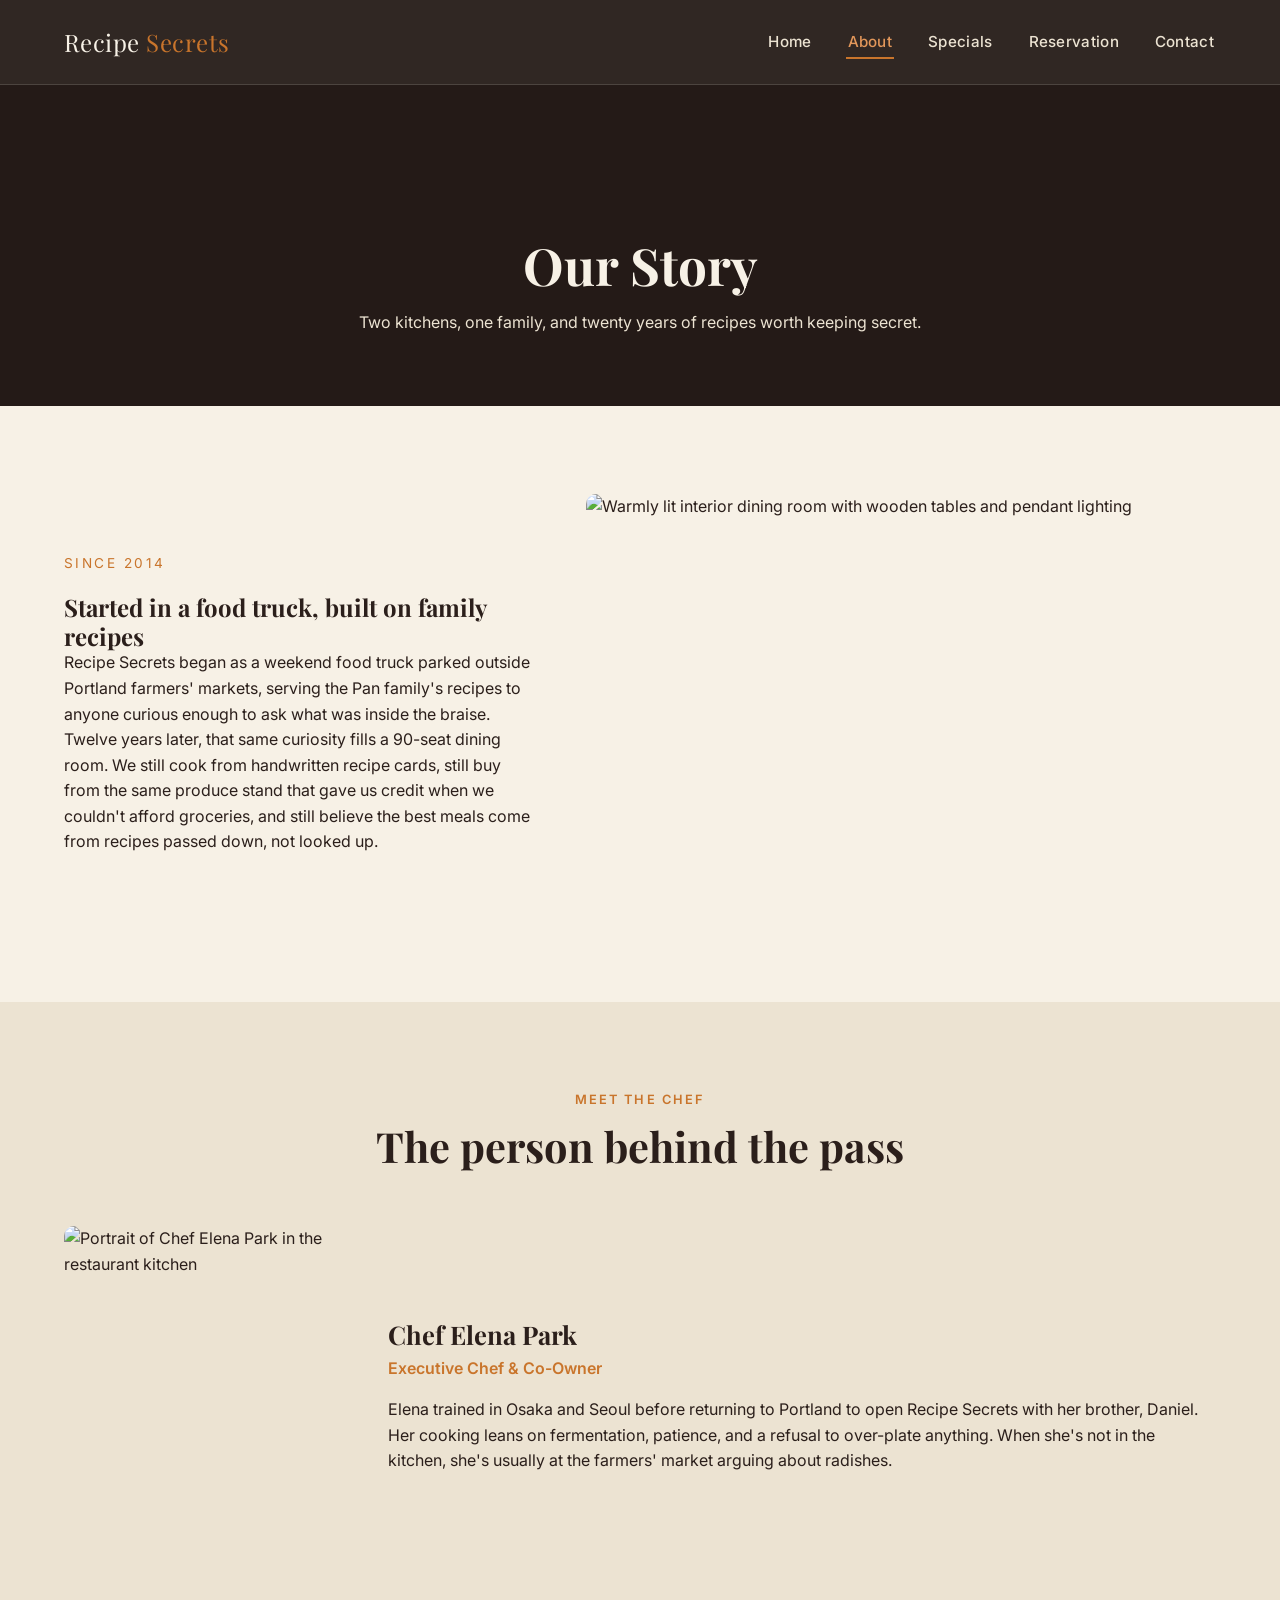
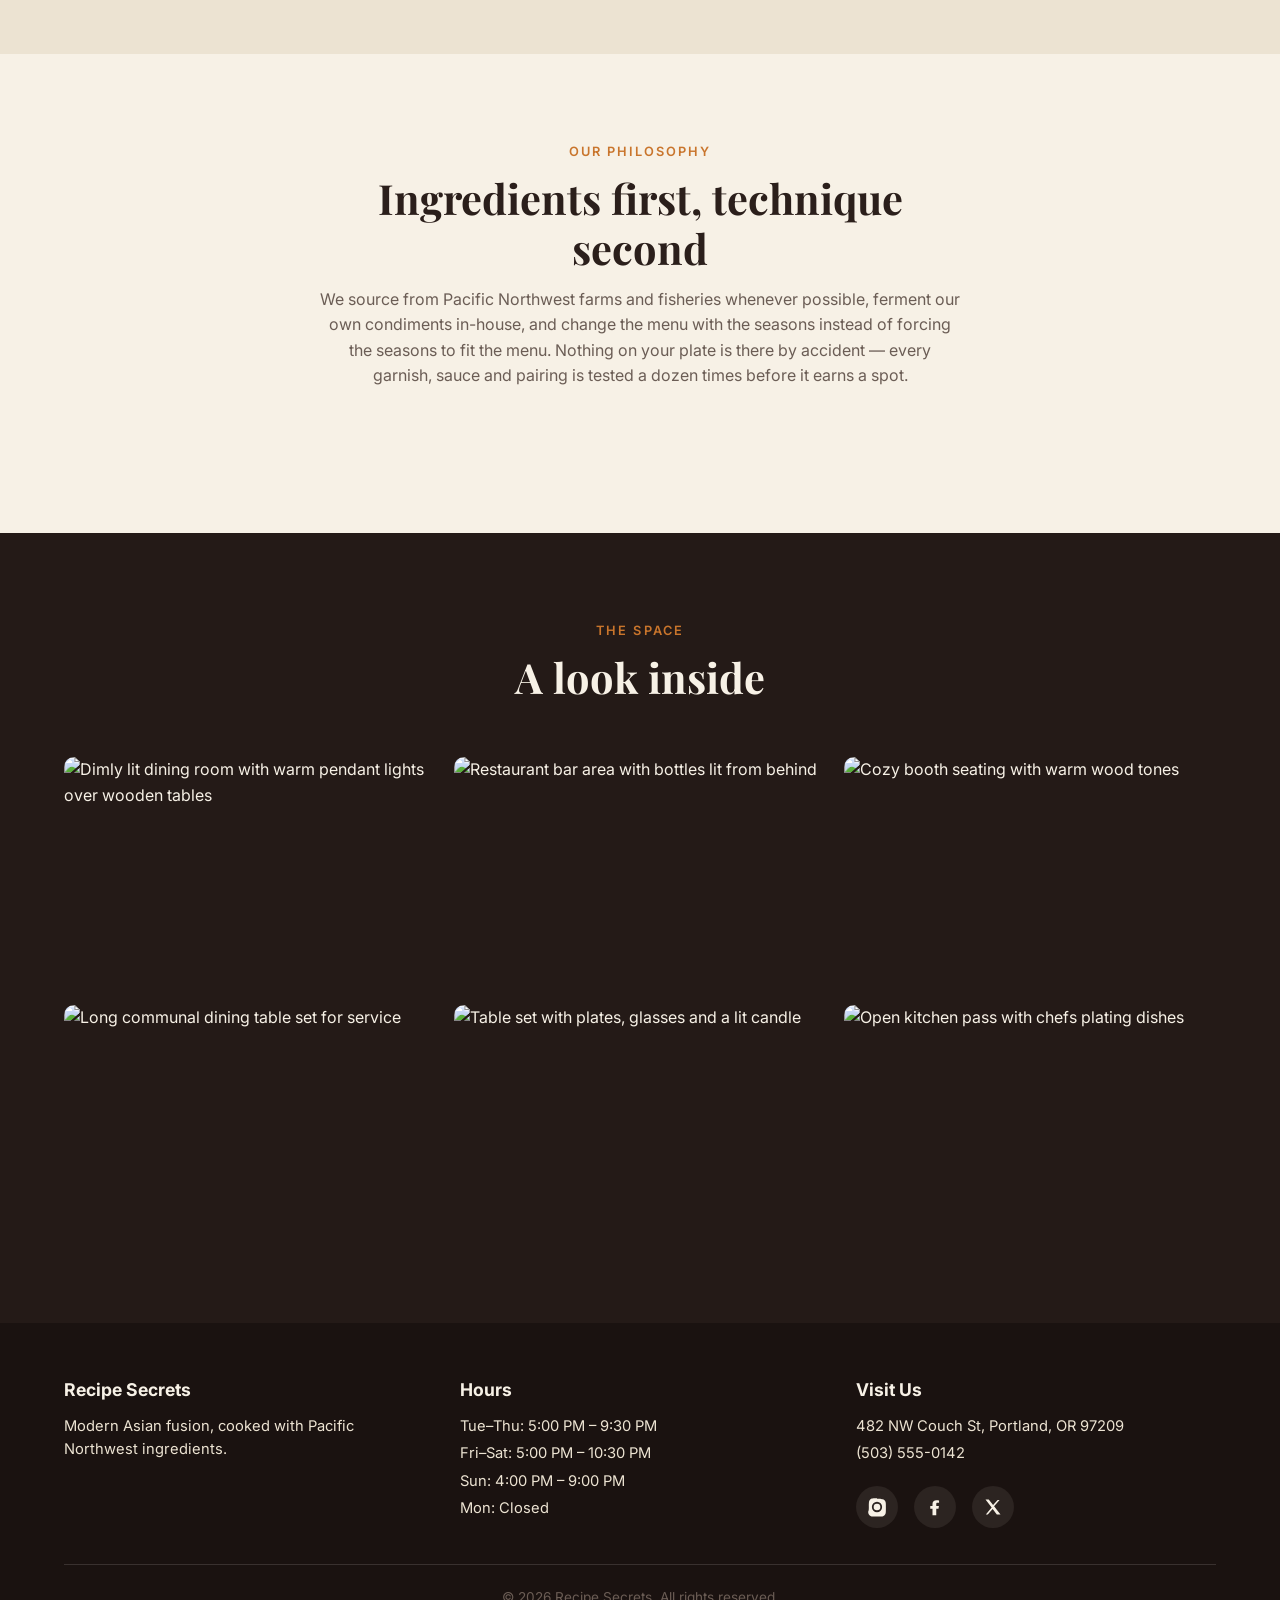
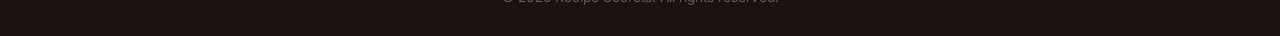
==== about.html @ ef82b262 "Initial commit: Recipe Secrets restaurant website Static 5-page site (home, about, specials, reserva" ====
<!DOCTYPE html>
<html lang="en">
<head>
  <meta charset="UTF-8">
  <meta name="viewport" content="width=device-width, initial-scale=1.0">
  <title>About Us | Recipe Secrets</title>
  <meta name="description" content="Meet the chef behind Recipe Secrets and learn about our philosophy, our ingredients, and the story behind Portland's modern Asian fusion restaurant.">
  <meta property="og:title" content="About Recipe Secrets">
  <meta property="og:description" content="Our story, our chef, and the philosophy behind every dish at Recipe Secrets.">
  <meta property="og:type" content="website">
  <meta property="og:image" content="https://images.unsplash.com/photo-1577219491135-ce391730fb2c?w=1200&q=80">
  <link rel="icon" type="image/svg+xml" href="favicon.svg">
  <link rel="preconnect" href="https://fonts.googleapis.com">
  <link rel="preconnect" href="https://fonts.gstatic.com" crossorigin>
  <link href="https://fonts.googleapis.com/css2?family=Playfair+Display:wght@600;700&family=Inter:wght@400;500;600;700&display=swap" rel="stylesheet">
  <link rel="stylesheet" href="css/styles.css">
</head>
<body>
  <a class="skip-link" href="#main">Skip to content</a>

  <header class="site-header">
    <div class="container">
      <a href="index.html" class="logo">Recipe<span> Secrets</span></a>
      <button class="nav-toggle" aria-expanded="false" aria-controls="main-nav" aria-label="Toggle navigation menu">
        <span class="bar"></span><span class="bar"></span><span class="bar"></span>
      </button>
      <nav class="main-nav" id="main-nav" aria-label="Primary">
        <ul>
          <li><a href="index.html">Home</a></li>
          <li><a href="about.html" aria-current="page">About</a></li>
          <li><a href="specials.html">Specials</a></li>
          <li><a href="reservation.html">Reservation</a></li>
          <li><a href="contact.html">Contact</a></li>
        </ul>
      </nav>
    </div>
  </header>

  <main id="main">
    <section class="page-hero">
      <div class="container">
        <h1>Our Story</h1>
        <p>Two kitchens, one family, and twenty years of recipes worth keeping secret.</p>
      </div>
    </section>

    <section>
      <div class="container about-grid">
        <div class="fade-in">
          <span class="hero-eyebrow" style="color: var(--color-accent);">Since 2014</span>
          <h2>Started in a food truck, built on family recipes</h2>
          <p>Recipe Secrets began as a weekend food truck parked outside Portland farmers' markets, serving the Pan family's recipes to anyone curious enough to ask what was inside the braise. Twelve years later, that same curiosity fills a 90-seat dining room. We still cook from handwritten recipe cards, still buy from the same produce stand that gave us credit when we couldn't afford groceries, and still believe the best meals come from recipes passed down, not looked up.</p>
        </div>
        <img src="https://images.unsplash.com/photo-1544148103-0773bf10d330?w=900&q=80" alt="Warmly lit interior dining room with wooden tables and pendant lighting" width="900" height="600" loading="lazy">
      </div>
    </section>

    <section style="background: var(--color-cream-dim);">
      <div class="container">
        <div class="section-heading fade-in">
          <span class="eyebrow">Meet the Chef</span>
          <h2>The person behind the pass</h2>
        </div>
        <div class="chef-block fade-in">
          <!-- TODO: replace with the chef's real photo -->
          <img src="https://images.unsplash.com/photo-1577219491135-ce391730fb2c?w=600&q=80" alt="Portrait of Chef Elena Park in the restaurant kitchen" width="600" height="700" loading="lazy">
          <div>
            <!-- TODO: replace with the chef's real name -->
            <h3>Chef Elena Park</h3>
            <span class="chef-title">Executive Chef &amp; Co-Owner</span>
            <p>Elena trained in Osaka and Seoul before returning to Portland to open Recipe Secrets with her brother, Daniel. Her cooking leans on fermentation, patience, and a refusal to over-plate anything. When she's not in the kitchen, she's usually at the farmers' market arguing about radishes.</p>
          </div>
        </div>
      </div>
    </section>

    <section>
      <div class="container">
        <div class="section-heading fade-in">
          <span class="eyebrow">Our Philosophy</span>
          <h2>Ingredients first, technique second</h2>
          <p>We source from Pacific Northwest farms and fisheries whenever possible, ferment our own condiments in-house, and change the menu with the seasons instead of forcing the seasons to fit the menu. Nothing on your plate is there by accident — every garnish, sauce and pairing is tested a dozen times before it earns a spot.</p>
        </div>
      </div>
    </section>

    <section class="section-dark">
      <div class="container">
        <div class="section-heading fade-in">
          <span class="eyebrow">The Space</span>
          <h2>A look inside</h2>
        </div>
        <div class="gallery-grid">
          <img class="fade-in" src="https://images.unsplash.com/photo-1517248135467-4c7edcad34c4?w=700&q=80" alt="Dimly lit dining room with warm pendant lights over wooden tables" width="700" height="500" loading="lazy">
          <img class="fade-in" src="https://images.unsplash.com/photo-1555396273-367ea4eb4db5?w=700&q=80" alt="Restaurant bar area with bottles lit from behind" width="700" height="500" loading="lazy">
          <img class="fade-in" src="https://images.unsplash.com/photo-1544148103-0773bf10d330?w=700&q=80" alt="Cozy booth seating with warm wood tones" width="700" height="500" loading="lazy">
          <img class="fade-in" src="https://images.unsplash.com/photo-1526318896980-cf78c088247c?w=700&q=80" alt="Long communal dining table set for service" width="700" height="500" loading="lazy">
          <img class="fade-in" src="https://images.unsplash.com/photo-1600891964092-4316c288032e?w=700&q=80" alt="Table set with plates, glasses and a lit candle" width="700" height="500" loading="lazy">
          <img class="fade-in" src="https://images.unsplash.com/photo-1504674900247-0877df9cc836?w=700&q=80" alt="Open kitchen pass with chefs plating dishes" width="700" height="500" loading="lazy">
        </div>
      </div>
    </section>
  </main>

  <footer class="site-footer">
    <div class="container">
      <div class="footer-grid">
        <div>
          <h2>Recipe Secrets</h2>
          <p>Modern Asian fusion, cooked with Pacific Northwest ingredients.</p>
        </div>
        <div>
          <h2>Hours</h2>
          <p>Tue&ndash;Thu: 5:00 PM &ndash; 9:30 PM</p>
          <p>Fri&ndash;Sat: 5:00 PM &ndash; 10:30 PM</p>
          <p>Sun: 4:00 PM &ndash; 9:00 PM</p>
          <p>Mon: Closed</p>
        </div>
        <div>
          <h2>Visit Us</h2>
          <!-- TODO: replace with your real street address -->
          <address>482 NW Couch St, Portland, OR 97209</address>
          <!-- TODO: replace with your real phone number -->
          <p><a href="tel:+15035550142">(503) 555-0142</a></p>
          <div class="social-links">
            <a href="https://instagram.com" aria-label="Recipe Secrets on Instagram" target="_blank" rel="noopener noreferrer">
              <svg viewBox="0 0 24 24" aria-hidden="true"><path d="M12 2.2c3.2 0 3.6 0 4.85.06 1.17.06 1.96.24 2.43.4a4.9 4.9 0 0 1 1.77 1.15 4.9 4.9 0 0 1 1.15 1.77c.17.47.35 1.26.4 2.43.06 1.25.07 1.65.07 4.85s0 3.6-.07 4.85c-.05 1.17-.23 1.96-.4 2.43a4.9 4.9 0 0 1-1.15 1.77 4.9 4.9 0 0 1-1.77 1.15c-.47.17-1.26.35-2.43.4-1.25.06-1.65.07-4.85.07s-3.6 0-4.85-.07c-1.17-.05-1.96-.23-2.43-.4a4.9 4.9 0 0 1-1.77-1.15 4.9 4.9 0 0 1-1.15-1.77c-.17-.47-.35-1.26-.4-2.43C2.2 15.6 2.2 15.2 2.2 12s0-3.6.07-4.85c.05-1.17.23-1.96.4-2.43A4.9 4.9 0 0 1 3.82 3c.52-.52 1.09-.9 1.77-1.15.47-.17 1.26-.35 2.43-.4C9.27 1.4 9.4 1.4 12 1.4z M12 5.84a6.16 6.16 0 1 0 0 12.32 6.16 6.16 0 0 0 0-12.32zm0 10.16a4 4 0 1 1 0-8 4 4 0 0 1 0 8zm6.4-10.5a1.44 1.44 0 1 1-2.88 0 1.44 1.44 0 0 1 2.88 0z"/></svg>
            </a>
            <a href="https://facebook.com" aria-label="Recipe Secrets on Facebook" target="_blank" rel="noopener noreferrer">
              <svg viewBox="0 0 24 24" aria-hidden="true"><path d="M13.5 22v-8h2.7l.5-3.3h-3.2V8.6c0-.95.26-1.6 1.64-1.6h1.75V4.14C15.97 4.1 14.9 4 13.66 4 10.9 4 9 5.66 9 8.3v2.4H6.3v3.3H9V22h4.5z"/></svg>
            </a>
            <a href="https://twitter.com" aria-label="Recipe Secrets on X (Twitter)" target="_blank" rel="noopener noreferrer">
              <svg viewBox="0 0 24 24" aria-hidden="true"><path d="M3 3l7.4 9.6L3.4 21h2.3l5.9-6.6 5 6.6H21l-7.7-10 6.6-7.4h-2.3l-5.5 6.1L6.9 3H3z"/></svg>
            </a>
          </div>
        </div>
      </div>
      <div class="footer-bottom">
        <p>&copy; 2026 Recipe Secrets. All rights reserved.</p>
      </div>
    </div>
  </footer>

  <script src="js/main.js" defer></script>
</body>
</html>
---- css/styles.css ----
/* ==========================================================================
   Recipe Secrets — shared stylesheet
   ==========================================================================

   IMAGE CREDITS / SOURCE URLS (Unsplash, free to use)
   Swap these for your own photography in /images/ whenever you're ready —
   just update the matching <img src> in each HTML file.

   Hero (home):            https://images.unsplash.com/photo-1517248135467-4c7edcad34c4
   Signature dish 1:       https://images.unsplash.com/photo-1540189549336-e6e99c3679fe
   Signature dish 2:       https://images.unsplash.com/photo-1562967916-eb82221dfb92
   Signature dish 3:       https://images.unsplash.com/photo-1543353071-873f17a7a088
   CTA banner (home):      https://images.unsplash.com/photo-1559339352-11d035aa65de
   Chef portrait (about):  https://images.unsplash.com/photo-1577219491135-ce391730fb2c
   Gallery 1 (about):      https://images.unsplash.com/photo-1517248135467-4c7edcad34c4
   Gallery 2 (about):      https://images.unsplash.com/photo-1555396273-367ea4eb4db5
   Gallery 3 (about):      https://images.unsplash.com/photo-1544148103-0773bf10d330
   Gallery 4 (about):      https://images.unsplash.com/photo-1526318896980-cf78c088247c
   Gallery 5 (about):      https://images.unsplash.com/photo-1600891964092-4316c288032e
   Gallery 6 (about):      https://images.unsplash.com/photo-1504674900247-0877df9cc836
   Starter 1 (specials):   https://images.unsplash.com/photo-1541014741259-de529411b96a
   Starter 2 (specials):   https://images.unsplash.com/photo-1626645738196-c2a7c87a8f58
   Main 1 (specials):      https://images.unsplash.com/photo-1553621042-f6e147245754
   Main 2 (specials):      https://images.unsplash.com/photo-1565299624946-b28f40a0ae38
   Main 3 (specials):      https://images.unsplash.com/photo-1569058242253-92a9c755a0cc
   Dessert 1 (specials):   https://images.unsplash.com/photo-1551024601-bec78aea704b
   Dessert 2 (specials):   https://images.unsplash.com/photo-1551024506-0bccd828d307
   ========================================================================== */

:root {
  /* palette */
  --color-espresso: #241a17;
  --color-espresso-deep: #1a1210;
  --color-cream: #f7f1e6;
  --color-cream-dim: #ece3d2;
  --color-accent: #c9752c;
  --color-accent-light: #e2975a;
  --color-text-dark: #2b1f1b;
  --color-text-muted: #6b5d55;
  --color-border: rgba(247, 241, 230, 0.14);

  /* type */
  --font-heading: 'Playfair Display', Georgia, serif;
  --font-body: 'Inter', -apple-system, Segoe UI, sans-serif;

  /* layout */
  --max-width: 1200px;
  --radius: 10px;
  --shadow: 0 14px 34px rgba(0, 0, 0, 0.18);
  --transition: 220ms ease;
}

/* ---------- reset ---------- */
* {
  margin: 0;
  padding: 0;
  box-sizing: border-box;
}

html {
  scroll-behavior: smooth;
}

body {
  font-family: var(--font-body);
  color: var(--color-text-dark);
  background: var(--color-cream);
  line-height: 1.6;
  overflow-x: hidden;
}

img {
  max-width: 100%;
  display: block;
}

a {
  color: inherit;
  text-decoration: none;
}

ul {
  list-style: none;
}

h1, h2, h3, h4 {
  font-family: var(--font-heading);
  line-height: 1.2;
  font-weight: 700;
}

.container {
  width: 100%;
  max-width: var(--max-width);
  margin: 0 auto;
  padding: 0 24px;
}

section {
  padding: 88px 0;
}

:focus-visible {
  outline: 3px solid var(--color-accent);
  outline-offset: 3px;
}

.visually-hidden {
  position: absolute;
  width: 1px;
  height: 1px;
  overflow: hidden;
  clip: rect(0 0 0 0);
  white-space: nowrap;
}

.skip-link {
  position: absolute;
  left: 50%;
  transform: translate(-50%, -140%);
  background: var(--color-accent);
  color: var(--color-cream);
  padding: 10px 18px;
  border-radius: 0 0 8px 8px;
  z-index: 200;
  transition: transform var(--transition);
}

.skip-link:focus {
  transform: translate(-50%, 0);
}

/* ---------- buttons ---------- */
.btn {
  display: inline-block;
  font-family: var(--font-body);
  font-weight: 600;
  font-size: 1rem;
  padding: 14px 32px;
  border-radius: 999px;
  border: 2px solid transparent;
  cursor: pointer;
  transition: transform var(--transition), box-shadow var(--transition), background var(--transition), color var(--transition);
}

.btn-primary {
  background: var(--color-accent);
  color: #fff;
}

.btn-primary:hover,
.btn-primary:focus-visible {
  background: var(--color-accent-light);
  transform: translateY(-2px);
  box-shadow: 0 10px 22px rgba(201, 117, 44, 0.35);
}

.btn-outline {
  background: transparent;
  color: var(--color-cream);
  border-color: var(--color-cream);
}

.btn-outline:hover,
.btn-outline:focus-visible {
  background: var(--color-cream);
  color: var(--color-espresso);
  transform: translateY(-2px);
}

/* ---------- header ---------- */
.site-header {
  position: sticky;
  top: 0;
  z-index: 100;
  background: rgba(36, 26, 23, 0.94);
  backdrop-filter: blur(6px);
  border-bottom: 1px solid var(--color-border);
}

.site-header .container {
  display: flex;
  align-items: center;
  justify-content: space-between;
  height: 84px;
}

.logo {
  font-family: var(--font-heading);
  font-size: 1.5rem;
  color: var(--color-cream);
  letter-spacing: 0.02em;
}

.logo span {
  color: var(--color-accent);
}

.nav-toggle {
  display: none;
  background: none;
  border: none;
  cursor: pointer;
  padding: 8px;
  z-index: 110;
}

.nav-toggle .bar {
  display: block;
  width: 26px;
  height: 2px;
  background: var(--color-cream);
  margin: 6px 0;
  transition: transform var(--transition), opacity var(--transition);
}

.nav-toggle[aria-expanded="true"] .bar:nth-child(1) {
  transform: translateY(8px) rotate(45deg);
}

.nav-toggle[aria-expanded="true"] .bar:nth-child(2) {
  opacity: 0;
}

.nav-toggle[aria-expanded="true"] .bar:nth-child(3) {
  transform: translateY(-8px) rotate(-45deg);
}

.main-nav ul {
  display: flex;
  gap: 32px;
}

.main-nav a {
  color: var(--color-cream-dim);
  font-weight: 500;
  font-size: 0.95rem;
  letter-spacing: 0.02em;
  padding: 6px 2px;
  border-bottom: 2px solid transparent;
  transition: color var(--transition), border-color var(--transition);
}

.main-nav a:hover,
.main-nav a:focus-visible {
  color: var(--color-cream);
}

.main-nav a[aria-current="page"] {
  color: var(--color-accent-light);
  border-bottom-color: var(--color-accent);
}

/* ---------- hero ---------- */
.hero {
  position: relative;
  min-height: 100vh;
  display: flex;
  align-items: center;
  justify-content: center;
  text-align: center;
  color: var(--color-cream);
  background-size: cover;
  background-position: center;
  isolation: isolate;
}

.hero::after {
  content: "";
  position: absolute;
  inset: 0;
  background: linear-gradient(180deg, rgba(26, 18, 16, 0.55) 0%, rgba(26, 18, 16, 0.78) 100%);
  z-index: -1;
}

.hero-content {
  max-width: 760px;
  padding: 0 24px;
}

.hero-eyebrow {
  text-transform: uppercase;
  letter-spacing: 0.18em;
  font-size: 0.85rem;
  color: var(--color-accent-light);
  margin-bottom: 18px;
  display: block;
}

.hero h1 {
  font-size: clamp(2.6rem, 6vw, 4.5rem);
  margin-bottom: 18px;
}

.hero p {
  font-size: clamp(1.05rem, 2vw, 1.3rem);
  margin-bottom: 36px;
  color: var(--color-cream-dim);
}

/* small page hero (non-home pages) */
.page-hero {
  padding: 150px 0 70px;
  background: var(--color-espresso);
  color: var(--color-cream);
  text-align: center;
}

.page-hero h1 {
  font-size: clamp(2.2rem, 5vw, 3.2rem);
  margin-bottom: 14px;
}

.page-hero p {
  color: var(--color-cream-dim);
  max-width: 620px;
  margin: 0 auto;
}

/* ---------- section headers ---------- */
.section-heading {
  text-align: center;
  max-width: 640px;
  margin: 0 auto 56px;
}

.section-heading .eyebrow {
  text-transform: uppercase;
  letter-spacing: 0.16em;
  font-size: 0.8rem;
  color: var(--color-accent);
  font-weight: 600;
  display: block;
  margin-bottom: 10px;
}

.section-heading h2 {
  font-size: clamp(1.8rem, 4vw, 2.6rem);
  margin-bottom: 14px;
}

.section-heading p {
  color: var(--color-text-muted);
}

.section-dark {
  background: var(--color-espresso);
  color: var(--color-cream);
}

.section-dark .section-heading p {
  color: var(--color-cream-dim);
}

/* ---------- intro / about blurb ---------- */
.intro {
  max-width: 740px;
  margin: 0 auto;
  text-align: center;
}

.intro p {
  font-size: 1.1rem;
  color: var(--color-text-muted);
}

/* ---------- cards ---------- */
.card-grid {
  display: grid;
  grid-template-columns: repeat(3, 1fr);
  gap: 32px;
}

.dish-card {
  background: #fff;
  border-radius: var(--radius);
  overflow: hidden;
  box-shadow: 0 8px 20px rgba(43, 31, 27, 0.08);
  transition: transform var(--transition), box-shadow var(--transition);
}

.dish-card:hover {
  transform: translateY(-6px);
  box-shadow: var(--shadow);
}

.dish-card img {
  width: 100%;
  height: 230px;
  object-fit: cover;
}

.dish-card-body {
  padding: 24px;
}

.dish-card-body h3 {
  font-size: 1.3rem;
  margin-bottom: 8px;
}

.dish-card-body p {
  color: var(--color-text-muted);
  font-size: 0.95rem;
}

/* ---------- testimonials ---------- */
.testimonial-strip {
  display: grid;
  grid-template-columns: repeat(3, 1fr);
  gap: 28px;
}

.testimonial {
  background: rgba(247, 241, 230, 0.06);
  border: 1px solid var(--color-border);
  border-radius: var(--radius);
  padding: 28px;
}

.testimonial p.quote {
  font-style: italic;
  margin-bottom: 16px;
  color: var(--color-cream-dim);
}

.testimonial .author {
  font-weight: 600;
  color: var(--color-accent-light);
  font-size: 0.9rem;
}

/* ---------- CTA banner ---------- */
.cta-banner {
  position: relative;
  padding: 100px 24px;
  text-align: center;
  color: var(--color-cream);
  background-size: cover;
  background-position: center;
  isolation: isolate;
}

.cta-banner::after {
  content: "";
  position: absolute;
  inset: 0;
  background: rgba(26, 18, 16, 0.72);
  z-index: -1;
}

.cta-banner h2 {
  font-size: clamp(1.8rem, 4vw, 2.8rem);
  margin-bottom: 14px;
}

.cta-banner p {
  margin-bottom: 30px;
  color: var(--color-cream-dim);
}

/* ---------- about page ---------- */
.about-grid {
  display: grid;
  grid-template-columns: 1fr 1fr;
  gap: 56px;
  align-items: center;
}

.about-grid img {
  border-radius: var(--radius);
  width: 100%;
  height: 420px;
  object-fit: cover;
}

.chef-block {
  display: grid;
  grid-template-columns: 280px 1fr;
  gap: 44px;
  align-items: center;
}

.chef-block img {
  border-radius: var(--radius);
  width: 100%;
  height: 340px;
  object-fit: cover;
}

.chef-block h3 {
  font-size: 1.6rem;
  margin-bottom: 6px;
}

.chef-block .chef-title {
  color: var(--color-accent);
  font-weight: 600;
  margin-bottom: 16px;
  display: block;
}

.gallery-grid {
  display: grid;
  grid-template-columns: repeat(3, 1fr);
  gap: 18px;
}

.gallery-grid img {
  width: 100%;
  height: 230px;
  object-fit: cover;
  border-radius: var(--radius);
  transition: transform var(--transition);
}

.gallery-grid img:hover {
  transform: scale(1.03);
}

/* ---------- specials page ---------- */
.specials-group {
  margin-bottom: 64px;
}

.specials-group h2 {
  font-size: 1.8rem;
  margin-bottom: 28px;
  padding-bottom: 12px;
  border-bottom: 2px solid var(--color-accent);
  display: inline-block;
}

.specials-grid {
  display: grid;
  grid-template-columns: repeat(3, 1fr);
  gap: 28px;
}

.special-card {
  position: relative;
  background: #fff;
  border-radius: var(--radius);
  overflow: hidden;
  box-shadow: 0 8px 20px rgba(43, 31, 27, 0.08);
  transition: transform var(--transition), box-shadow var(--transition);
}

.special-card:hover {
  transform: translateY(-6px);
  box-shadow: var(--shadow);
}

.special-card img {
  width: 100%;
  height: 200px;
  object-fit: cover;
}

.special-card-body {
  padding: 20px;
}

.special-card-body .row {
  display: flex;
  justify-content: space-between;
  align-items: baseline;
  gap: 10px;
  margin-bottom: 8px;
}

.special-card-body h3 {
  font-size: 1.2rem;
}

.special-card-body .price {
  font-weight: 700;
  color: var(--color-accent);
  font-family: var(--font-heading);
  font-size: 1.1rem;
  white-space: nowrap;
}

.special-card-body p {
  color: var(--color-text-muted);
  font-size: 0.92rem;
}

.badge {
  position: absolute;
  top: 14px;
  left: 14px;
  background: var(--color-accent);
  color: #fff;
  font-size: 0.72rem;
  font-weight: 700;
  text-transform: uppercase;
  letter-spacing: 0.06em;
  padding: 6px 12px;
  border-radius: 999px;
  box-shadow: 0 4px 10px rgba(0, 0, 0, 0.25);
}

/* ---------- reservation form ---------- */
.form-wrapper {
  max-width: 680px;
  margin: 0 auto;
  background: #fff;
  border-radius: var(--radius);
  padding: 48px;
  box-shadow: 0 8px 26px rgba(43, 31, 27, 0.1);
}

.form-row {
  display: grid;
  grid-template-columns: 1fr 1fr;
  gap: 20px;
}

.form-group {
  margin-bottom: 22px;
}

.form-group label {
  display: block;
  font-weight: 600;
  margin-bottom: 8px;
  font-size: 0.92rem;
}

.form-group .required {
  color: var(--color-accent);
}

.form-group input,
.form-group select,
.form-group textarea {
  width: 100%;
  padding: 12px 14px;
  border: 1.5px solid #d9cfc0;
  border-radius: 8px;
  font-family: var(--font-body);
  font-size: 1rem;
  background: var(--color-cream);
  color: var(--color-text-dark);
  transition: border-color var(--transition);
}

.form-group input:focus,
.form-group select:focus,
.form-group textarea:focus {
  border-color: var(--color-accent);
}

.form-group input:invalid[data-touched="true"],
.form-group.has-error input,
.form-group.has-error select {
  border-color: #c23b22;
}

.error-message {
  color: #c23b22;
  font-size: 0.85rem;
  margin-top: 6px;
  display: none;
}

.form-group.has-error .error-message {
  display: block;
}

.form-note {
  font-size: 0.85rem;
  color: var(--color-text-muted);
  margin-top: -6px;
  margin-bottom: 22px;
}

#form-success {
  display: none;
  background: #e9f3ea;
  border: 1.5px solid #3f7a4f;
  color: #234d2c;
  padding: 18px 20px;
  border-radius: 8px;
  margin-bottom: 24px;
  font-weight: 500;
}

#form-success.visible {
  display: block;
}

/* ---------- contact page ---------- */
.contact-grid {
  display: grid;
  grid-template-columns: 1fr 1fr;
  gap: 56px;
}

.contact-info h2 {
  font-size: 1.3rem;
  margin-bottom: 10px;
  margin-top: 28px;
}

.contact-info h2:first-child {
  margin-top: 0;
}

.contact-info p {
  color: var(--color-text-muted);
}

.hours-table {
  width: 100%;
  border-collapse: collapse;
  margin-top: 10px;
}

.hours-table th,
.hours-table td {
  text-align: left;
  padding: 8px 0;
  border-bottom: 1px solid #e3d8c6;
  font-size: 0.95rem;
}

.hours-table th {
  font-weight: 600;
  width: 60%;
}

.map-frame {
  width: 100%;
  height: 100%;
  min-height: 340px;
  border: 0;
  border-radius: var(--radius);
}

.social-links {
  display: flex;
  gap: 16px;
  margin-top: 20px;
}

.social-links a {
  width: 42px;
  height: 42px;
  display: flex;
  align-items: center;
  justify-content: center;
  border-radius: 50%;
  background: var(--color-espresso);
  color: var(--color-cream);
  transition: background var(--transition), transform var(--transition);
}

.social-links a:hover,
.social-links a:focus-visible {
  background: var(--color-accent);
  transform: translateY(-3px);
}

.social-links svg {
  width: 20px;
  height: 20px;
  fill: currentColor;
}

/* ---------- footer ---------- */
.site-footer {
  background: var(--color-espresso-deep);
  color: var(--color-cream-dim);
  padding: 56px 0 28px;
}

.footer-grid {
  display: grid;
  grid-template-columns: repeat(3, 1fr);
  gap: 36px;
  margin-bottom: 36px;
}

.footer-grid h2 {
  font-family: var(--font-body);
  color: var(--color-cream);
  font-size: 1.1rem;
  font-weight: 700;
  margin-bottom: 14px;
}

.footer-grid p,
.footer-grid address {
  font-style: normal;
  font-size: 0.92rem;
  margin-bottom: 4px;
}

.footer-grid .social-links a {
  background: rgba(247, 241, 230, 0.08);
}

.footer-bottom {
  border-top: 1px solid var(--color-border);
  padding-top: 22px;
  text-align: center;
  font-size: 0.85rem;
  color: var(--color-text-muted);
}

/* ---------- fade-in on scroll ---------- */
.fade-in {
  opacity: 0;
  transform: translateY(24px);
  transition: opacity 700ms ease, transform 700ms ease;
}

.fade-in.is-visible {
  opacity: 1;
  transform: translateY(0);
}

@media (prefers-reduced-motion: reduce) {
  html {
    scroll-behavior: auto;
  }

  .fade-in {
    opacity: 1;
    transform: none;
    transition: none;
  }

  * {
    transition-duration: 0.01ms !important;
    animation-duration: 0.01ms !important;
  }
}

/* ---------- responsive ---------- */
@media (max-width: 1024px) {
  .card-grid,
  .testimonial-strip,
  .specials-grid {
    grid-template-columns: repeat(2, 1fr);
  }

  .about-grid {
    grid-template-columns: 1fr;
  }

  .chef-block {
    grid-template-columns: 1fr;
    text-align: center;
  }

  .gallery-grid {
    grid-template-columns: repeat(2, 1fr);
  }

  .footer-grid {
    grid-template-columns: 1fr 1fr;
  }
}

@media (max-width: 768px) {
  .nav-toggle {
    display: block;
  }

  .main-nav {
    position: fixed;
    top: 84px;
    left: 0;
    right: 0;
    bottom: 0;
    background: var(--color-espresso);
    transform: translateX(100%);
    transition: transform var(--transition);
    overflow-y: auto;
  }

  .main-nav.open {
    transform: translateX(0);
  }

  .main-nav ul {
    flex-direction: column;
    gap: 0;
    padding: 24px;
  }

  .main-nav a {
    display: block;
    padding: 16px 4px;
    border-bottom: 1px solid var(--color-border);
  }

  .form-row {
    grid-template-columns: 1fr;
  }

  .contact-grid {
    grid-template-columns: 1fr;
  }
}

@media (max-width: 600px) {
  section {
    padding: 56px 0;
  }

  .card-grid,
  .testimonial-strip,
  .specials-grid,
  .gallery-grid {
    grid-template-columns: 1fr;
  }

  .footer-grid {
    grid-template-columns: 1fr;
  }

  .form-wrapper {
    padding: 28px 22px;
  }
}
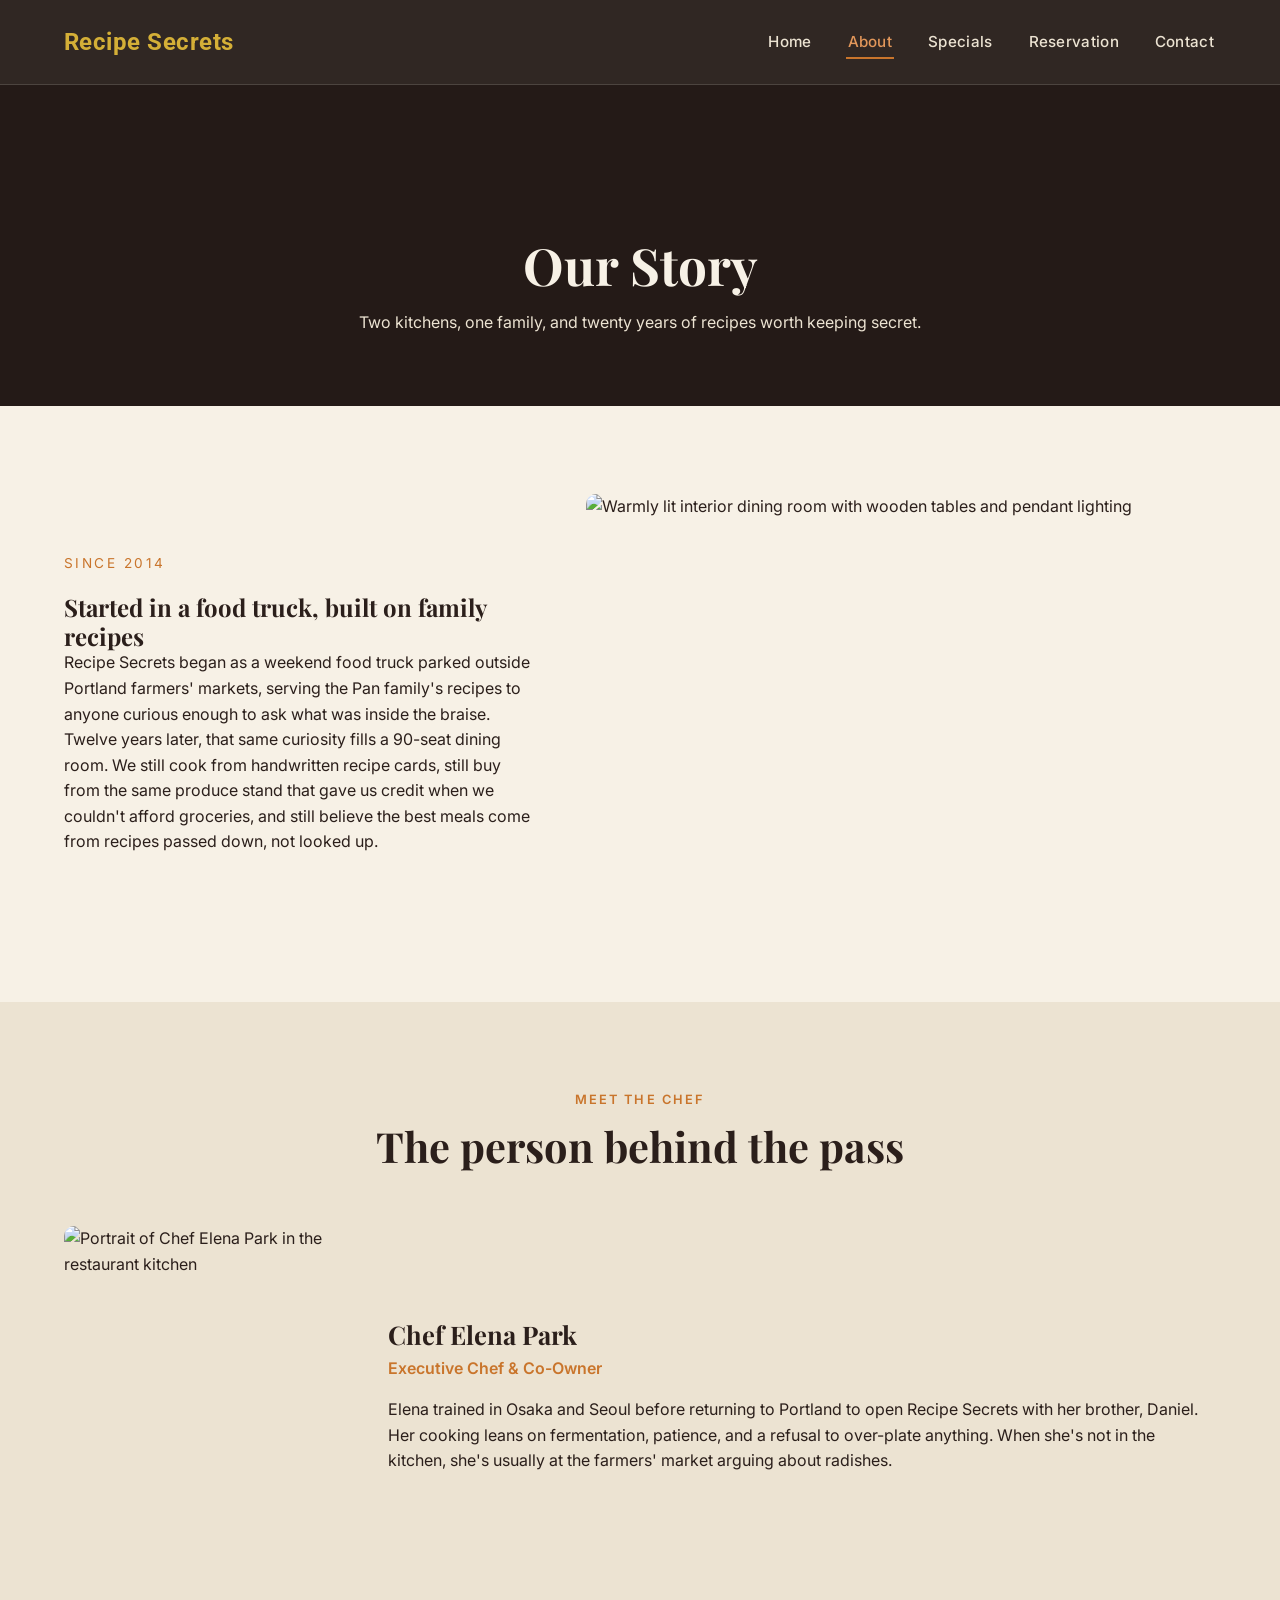
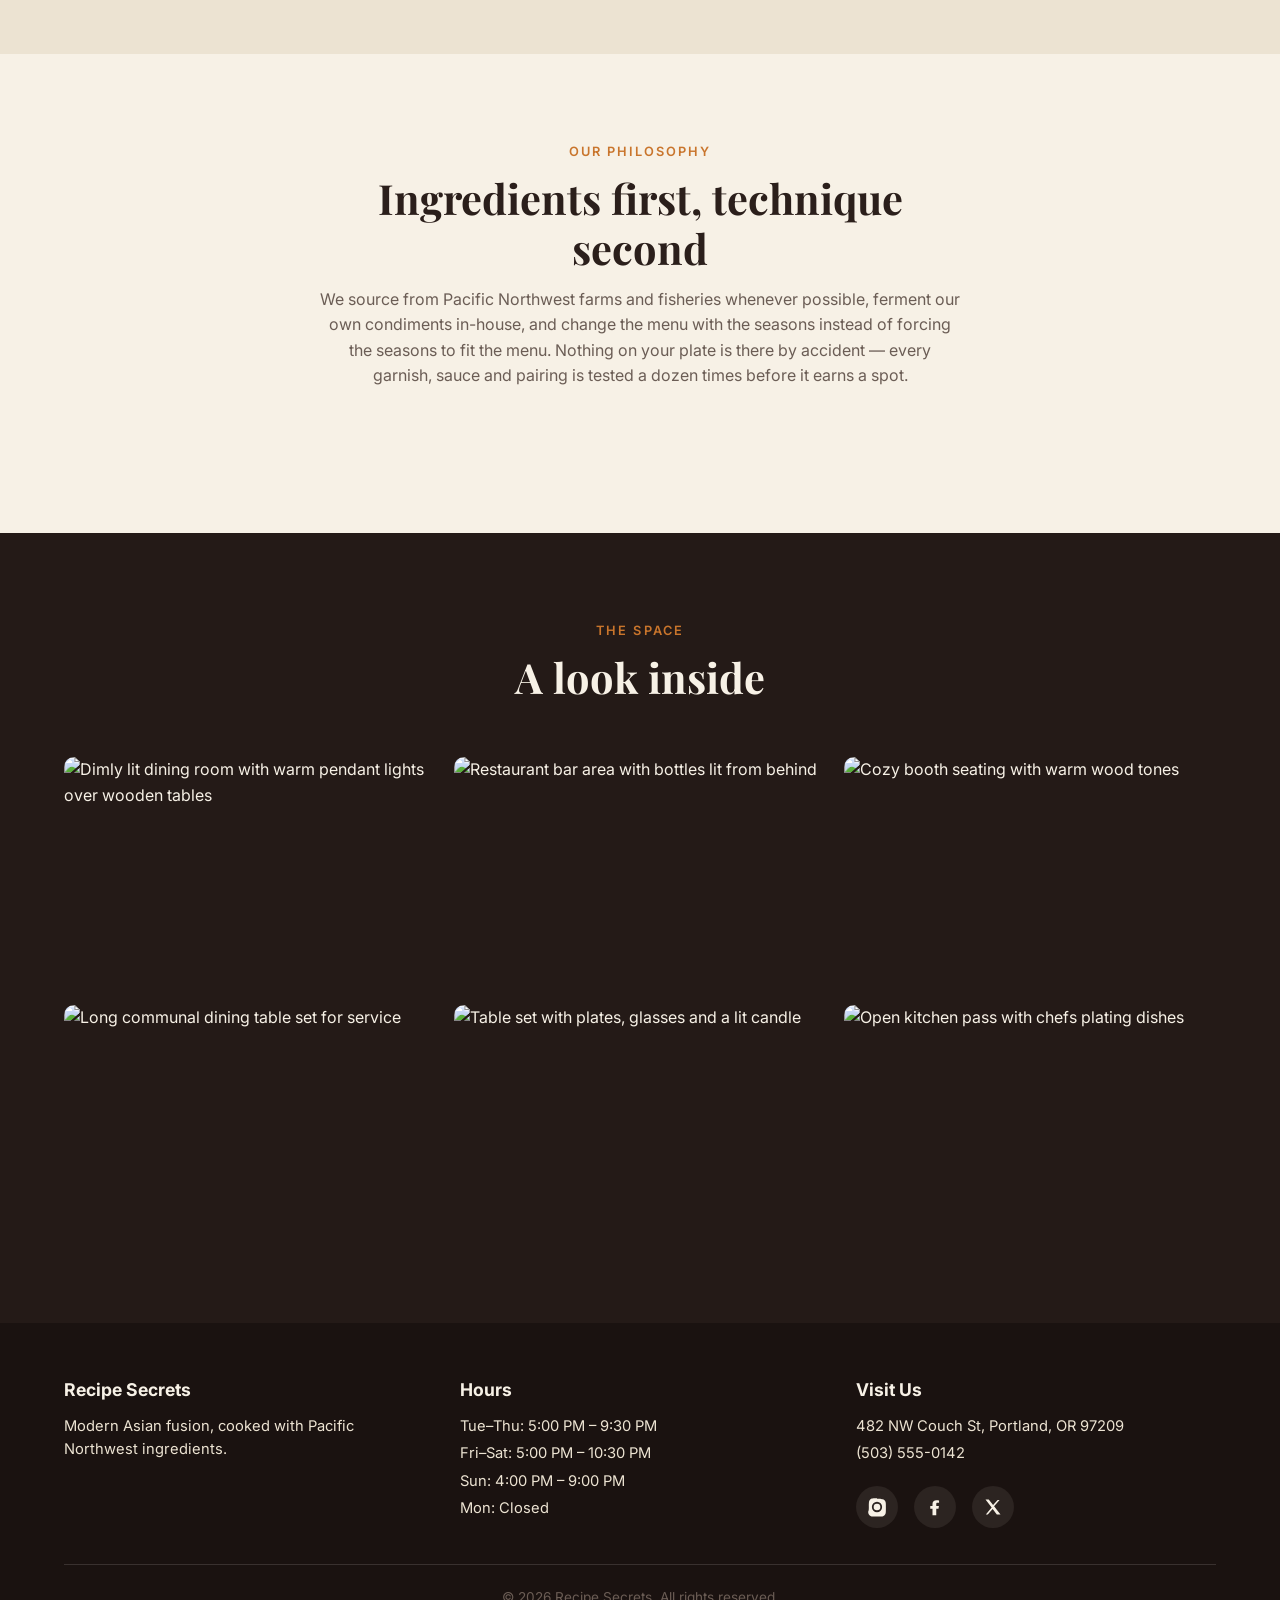
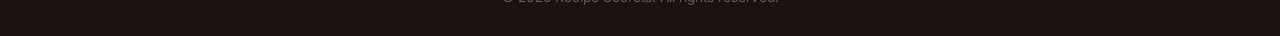
==== commit 0e10d83c: "Style header logo in gold Roboto Bold Co-Authored-By: Claude Sonnet 5.5 <noreply@anthropic.com>" ====
--- a/about.html
+++ b/about.html
@@ -12,7 +12,7 @@
   <link rel="icon" type="image/svg+xml" href="favicon.svg">
   <link rel="preconnect" href="https://fonts.googleapis.com">
   <link rel="preconnect" href="https://fonts.gstatic.com" crossorigin>
-  <link href="https://fonts.googleapis.com/css2?family=Playfair+Display:wght@600;700&family=Inter:wght@400;500;600;700&display=swap" rel="stylesheet">
+  <link href="https://fonts.googleapis.com/css2?family=Playfair+Display:wght@600;700&family=Inter:wght@400;500;600;700&family=Roboto:wght@700&display=swap" rel="stylesheet">
   <link rel="stylesheet" href="css/styles.css">
 </head>
 <body>
--- a/css/styles.css
+++ b/css/styles.css
@@ -186,14 +186,15 @@
 }
 
 .logo {
-  font-family: var(--font-heading);
+  font-family: 'Roboto', sans-serif;
+  font-weight: 700;
   font-size: 1.5rem;
-  color: var(--color-cream);
+  color: #d4af37;
   letter-spacing: 0.02em;
 }
 
 .logo span {
-  color: var(--color-accent);
+  color: #d4af37;
 }
 
 .nav-toggle {
